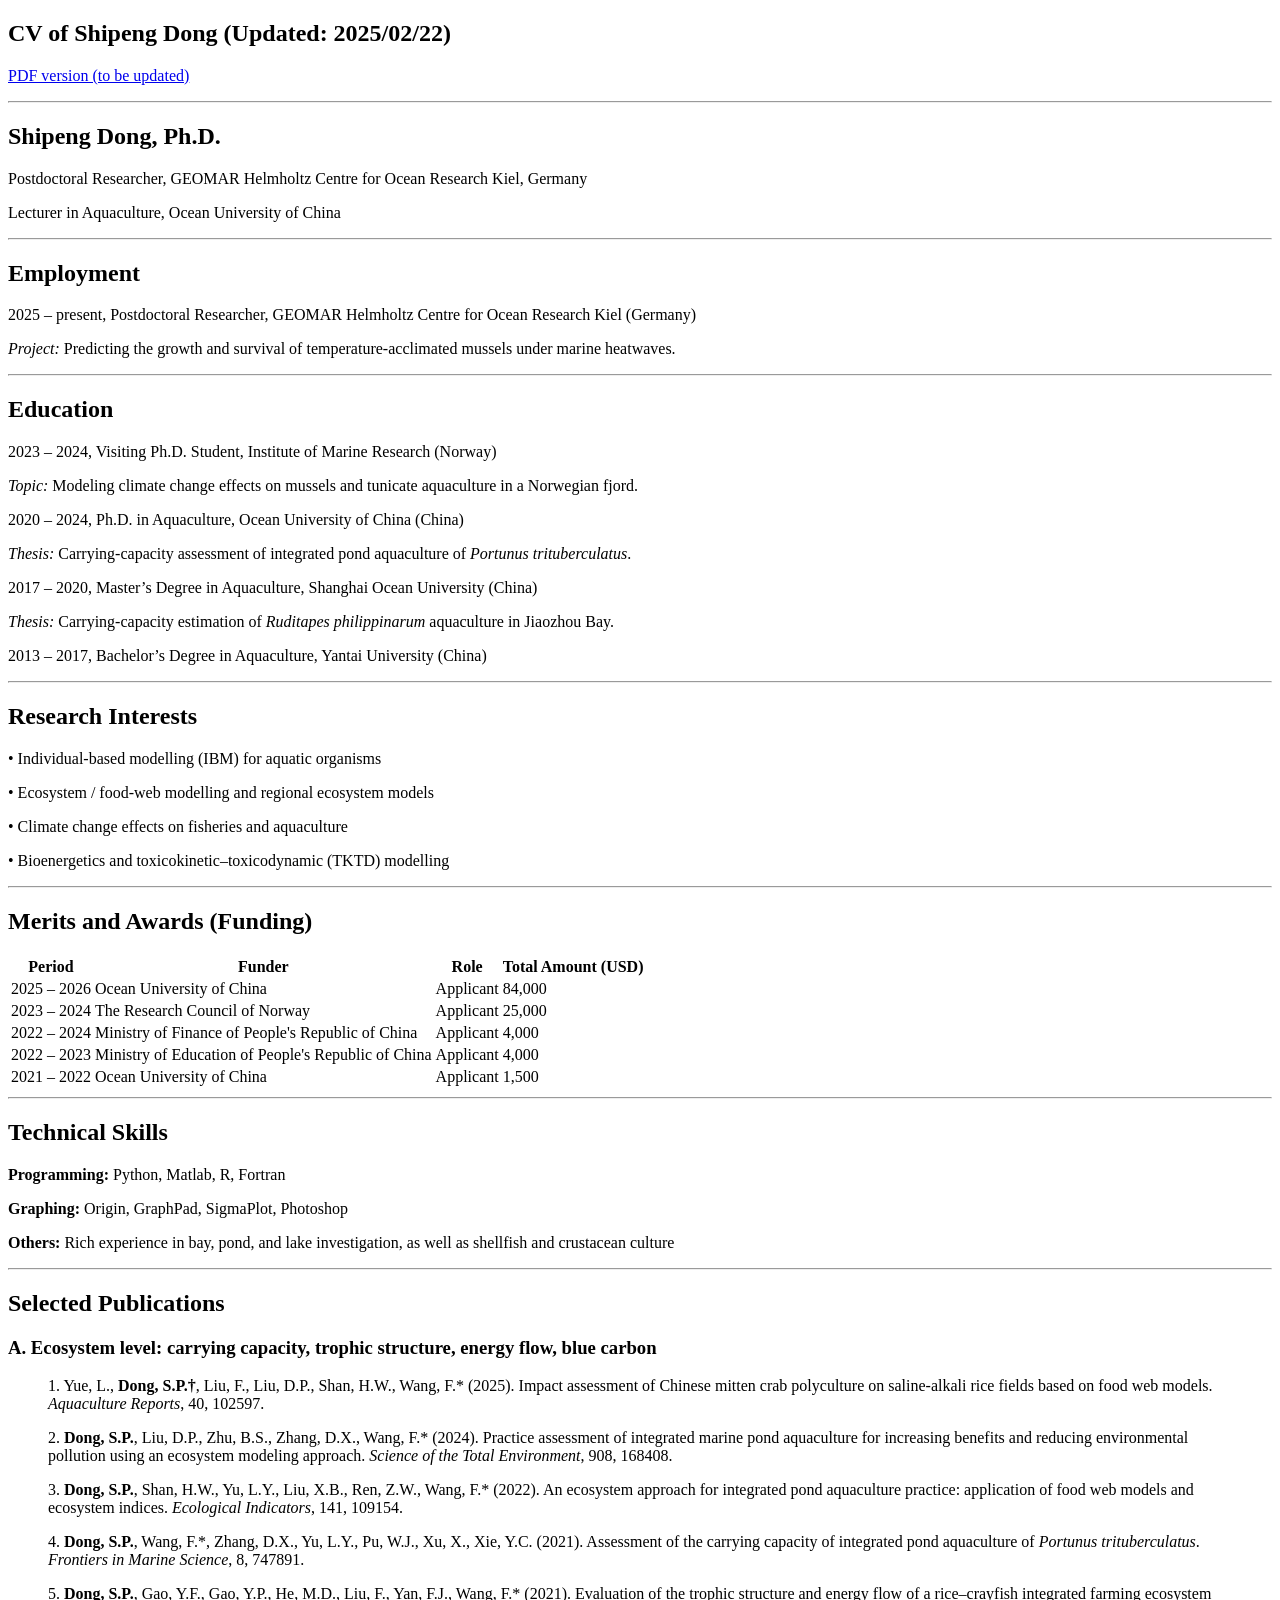
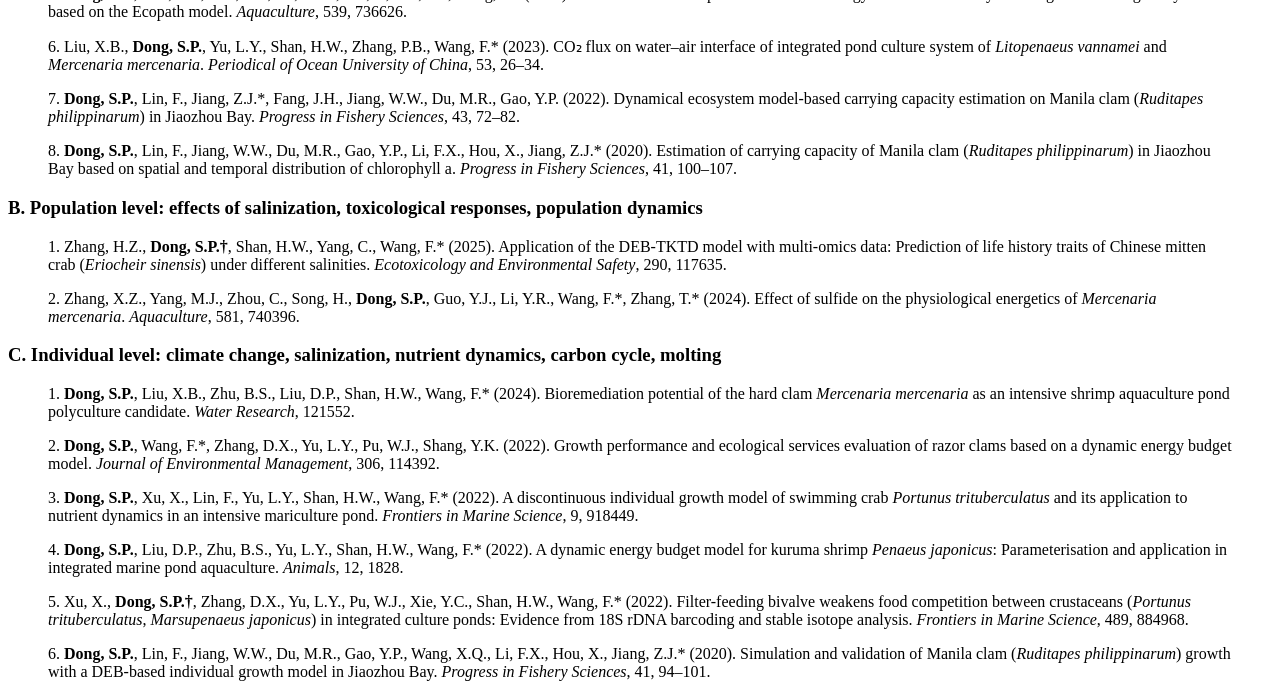
==== cv.html @ d943f4f6 "Change author-1 Updated CV to reflect the change of authorship, including modifications to the title" ====
<!DOCTYPE html>
<html lang="en">
<title>Home | Shipeng Dong, Ph.D.</title>
<meta charset="utf-8">
<meta name="viewport" content="width=device-width, initial-scale=1.0">
<meta name="author" content="Shipeng Dong">
<meta name="generator" content="Jekyll v3.9.2">

<link rel="stylesheet" href="/assets/css/frame.css">
<link rel="alternate" href="/feed.xml" type="application/atom+xml" title="Shipeng Dong, Ph.D.">
<link rel="stylesheet" href="/assets/css/sidebar.css" media="screen and (min-width: 70em)">

<aside style="display: none">
  <nav>
    <a aria-label="Home" href="/"><span aria-hidden="true">Home</span></a>
    <a aria-label="CV" href="/cv.html" class="selected"><span aria-hidden="true">CV</span></a>
    <a aria-label="Publications" href="/pub.html"><span aria-hidden="true">Publications</span></a>
    <a aria-label="Teams" href="/team.html"><span aria-hidden="true">Teams</span></a>
  </nav>
</aside>

<article>
<header><h1><a>CV of Shipeng Dong (Updated: 2025/02/22)</a></h1></header>
<p><a href="CV of Shipeng Dong">PDF version (to be updated)</a></p>

<hr />
<h2>Shipeng Dong, Ph.D.</h2>
<p>Postdoctoral Researcher, GEOMAR Helmholtz Centre for Ocean Research Kiel, Germany</p>
<p>Lecturer in Aquaculture, Ocean University of China</p>

<hr />
<h2>Employment</h2>
<p>2025 – present, Postdoctoral Researcher, GEOMAR Helmholtz Centre for Ocean Research Kiel (Germany)</p>
<p><em>Project:</em> Predicting the growth and survival of temperature-acclimated mussels under marine heatwaves.</p>

<hr />
<h2>Education</h2>
<p>2023 – 2024, Visiting Ph.D. Student, Institute of Marine Research (Norway)</p>
<p><em>Topic:</em> Modeling climate change effects on mussels and tunicate aquaculture in a Norwegian fjord.</p>

<p>2020 – 2024, Ph.D. in Aquaculture, Ocean University of China (China)</p>
<p><em>Thesis:</em> Carrying-capacity assessment of integrated pond aquaculture of <em>Portunus trituberculatus</em>.</p>

<p>2017 – 2020, Master’s Degree in Aquaculture, Shanghai Ocean University (China)</p>
<p><em>Thesis:</em> Carrying-capacity estimation of <em>Ruditapes philippinarum</em> aquaculture in Jiaozhou Bay.</p>

<p>2013 – 2017, Bachelor’s Degree in Aquaculture, Yantai University (China)</p>

<hr />
<h2>Research Interests</h2>
<p>• Individual-based modelling (IBM) for aquatic organisms</p>
<p>• Ecosystem / food-web modelling and regional ecosystem models</p>
<p>• Climate change effects on fisheries and aquaculture</p>
<p>• Bioenergetics and toxicokinetic–toxicodynamic (TKTD) modelling</p>

<hr />
<h2>Merits and Awards (Funding)</h2>
<table>
<thead>
<tr><th>Period</th><th>Funder</th><th>Role</th><th>Total Amount (USD)</th></tr>
</thead>
<tbody>
<tr><td>2025 – 2026</td><td>Ocean University of China</td><td>Applicant</td><td>84,000</td></tr>
<tr><td>2023 – 2024</td><td>The Research Council of Norway</td><td>Applicant</td><td>25,000</td></tr>
<tr><td>2022 – 2024</td><td>Ministry of Finance of People's Republic of China</td><td>Applicant</td><td>4,000</td></tr>
<tr><td>2022 – 2023</td><td>Ministry of Education of People's Republic of China</td><td>Applicant</td><td>4,000</td></tr>
<tr><td>2021 – 2022</td><td>Ocean University of China</td><td>Applicant</td><td>1,500</td></tr>
</tbody>
</table>

<hr />
<h2>Technical Skills</h2>
<p><strong>Programming:</strong> Python, Matlab, R, Fortran</p>
<p><strong>Graphing:</strong> Origin, GraphPad, SigmaPlot, Photoshop</p>
<p><strong>Others:</strong> Rich experience in bay, pond, and lake investigation, as well as shellfish and crustacean culture</p>

<hr />
<h2>Selected Publications</h2>

<h3>A. Ecosystem level: carrying capacity, trophic structure, energy flow, blue carbon</h3>
<blockquote>

<p>1. Yue, L., <strong>Dong, S.P.†</strong>, Liu, F., Liu, D.P., Shan, H.W., Wang, F.* (2025).  
Impact assessment of Chinese mitten crab polyculture on saline-alkali rice fields based on food web models.  
<i>Aquaculture Reports</i>, 40, 102597.</p>

<p>2. <strong>Dong, S.P.</strong>, Liu, D.P., Zhu, B.S., Zhang, D.X., Wang, F.* (2024).  
Practice assessment of integrated marine pond aquaculture for increasing benefits and reducing environmental pollution using an ecosystem modeling approach.  
<i>Science of the Total Environment</i>, 908, 168408.</p>

<p>3. <strong>Dong, S.P.</strong>, Shan, H.W., Yu, L.Y., Liu, X.B., Ren, Z.W., Wang, F.* (2022).  
An ecosystem approach for integrated pond aquaculture practice: application of food web models and ecosystem indices.  
<i>Ecological Indicators</i>, 141, 109154.</p>

<p>4. <strong>Dong, S.P.</strong>, Wang, F.*, Zhang, D.X., Yu, L.Y., Pu, W.J., Xu, X., Xie, Y.C. (2021).  
Assessment of the carrying capacity of integrated pond aquaculture of <i>Portunus trituberculatus</i>.  
<i>Frontiers in Marine Science</i>, 8, 747891.</p>

<p>5. <strong>Dong, S.P.</strong>, Gao, Y.F., Gao, Y.P., He, M.D., Liu, F., Yan, F.J., Wang, F.* (2021).  
Evaluation of the trophic structure and energy flow of a rice–crayfish integrated farming ecosystem based on the Ecopath model.  
<i>Aquaculture</i>, 539, 736626.</p>

<p>6. Liu, X.B., <strong>Dong, S.P.</strong>, Yu, L.Y., Shan, H.W., Zhang, P.B., Wang, F.* (2023).  
CO₂ flux on water–air interface of integrated pond culture system of <i>Litopenaeus vannamei</i> and <i>Mercenaria mercenaria</i>.  
<i>Periodical of Ocean University of China</i>, 53, 26–34.</p>

<p>7. <strong>Dong, S.P.</strong>, Lin, F., Jiang, Z.J.*, Fang, J.H., Jiang, W.W., Du, M.R., Gao, Y.P. (2022).  
Dynamical ecosystem model-based carrying capacity estimation on Manila clam (<i>Ruditapes philippinarum</i>) in Jiaozhou Bay.  
<i>Progress in Fishery Sciences</i>, 43, 72–82.</p>

<p>8. <strong>Dong, S.P.</strong>, Lin, F., Jiang, W.W., Du, M.R., Gao, Y.P., Li, F.X., Hou, X., Jiang, Z.J.* (2020).  
Estimation of carrying capacity of Manila clam (<i>Ruditapes philippinarum</i>) in Jiaozhou Bay based on spatial and temporal distribution of chlorophyll a.  
<i>Progress in Fishery Sciences</i>, 41, 100–107.</p>

</blockquote>

<h3>B. Population level: effects of salinization, toxicological responses, population dynamics</h3>
<blockquote>

<p>1. Zhang, H.Z., <strong>Dong, S.P.†</strong>, Shan, H.W., Yang, C., Wang, F.* (2025).  
Application of the DEB-TKTD model with multi-omics data: Prediction of life history traits of Chinese mitten crab (<i>Eriocheir sinensis</i>) under different salinities.  
<i>Ecotoxicology and Environmental Safety</i>, 290, 117635.</p>

<p>2. Zhang, X.Z., Yang, M.J., Zhou, C., Song, H., <strong>Dong, S.P.</strong>, Guo, Y.J., Li, Y.R., Wang, F.*, Zhang, T.* (2024).  
Effect of sulfide on the physiological energetics of <i>Mercenaria mercenaria</i>.  
<i>Aquaculture</i>, 581, 740396.</p>

</blockquote>

<h3>C. Individual level: climate change, salinization, nutrient dynamics, carbon cycle, molting</h3>
<blockquote>

<p>1. <strong>Dong, S.P.</strong>, Liu, X.B., Zhu, B.S., Liu, D.P., Shan, H.W., Wang, F.* (2024).  
Bioremediation potential of the hard clam <i>Mercenaria mercenaria</i> as an intensive shrimp aquaculture pond polyculture candidate.  
<i>Water Research</i>, 121552.</p>

<p>2. <strong>Dong, S.P.</strong>, Wang, F.*, Zhang, D.X., Yu, L.Y., Pu, W.J., Shang, Y.K. (2022).  
Growth performance and ecological services evaluation of razor clams based on a dynamic energy budget model.  
<i>Journal of Environmental Management</i>, 306, 114392.</p>

<p>3. <strong>Dong, S.P.</strong>, Xu, X., Lin, F., Yu, L.Y., Shan, H.W., Wang, F.* (2022).  
A discontinuous individual growth model of swimming crab <i>Portunus trituberculatus</i> and its application to nutrient dynamics in an intensive mariculture pond.  
<i>Frontiers in Marine Science</i>, 9, 918449.</p>

<p>4. <strong>Dong, S.P.</strong>, Liu, D.P., Zhu, B.S., Yu, L.Y., Shan, H.W., Wang, F.* (2022).  
A dynamic energy budget model for kuruma shrimp <i>Penaeus japonicus</i>: Parameterisation and application in integrated marine pond aquaculture.  
<i>Animals</i>, 12, 1828.</p>

<p>5. Xu, X., <strong>Dong, S.P.†</strong>, Zhang, D.X., Yu, L.Y., Pu, W.J., Xie, Y.C., Shan, H.W., Wang, F.* (2022).  
Filter-feeding bivalve weakens food competition between crustaceans (<i>Portunus trituberculatus</i>, <i>Marsupenaeus japonicus</i>) in integrated culture ponds: Evidence from 18S rDNA barcoding and stable isotope analysis.  
<i>Frontiers in Marine Science</i>, 489, 884968.</p>

<p>6. <strong>Dong, S.P.</strong>, Lin, F., Jiang, W.W., Du, M.R., Gao, Y.P., Wang, X.Q., Li, F.X., Hou, X., Jiang, Z.J.* (2020).  
Simulation and validation of Manila clam (<i>Ruditapes philippinarum</i>) growth with a DEB-based individual growth model in Jiaozhou Bay.  
<i>Progress in Fishery Sciences</i>, 41, 94–101.</p>

</blockquote>

</article>
</html>
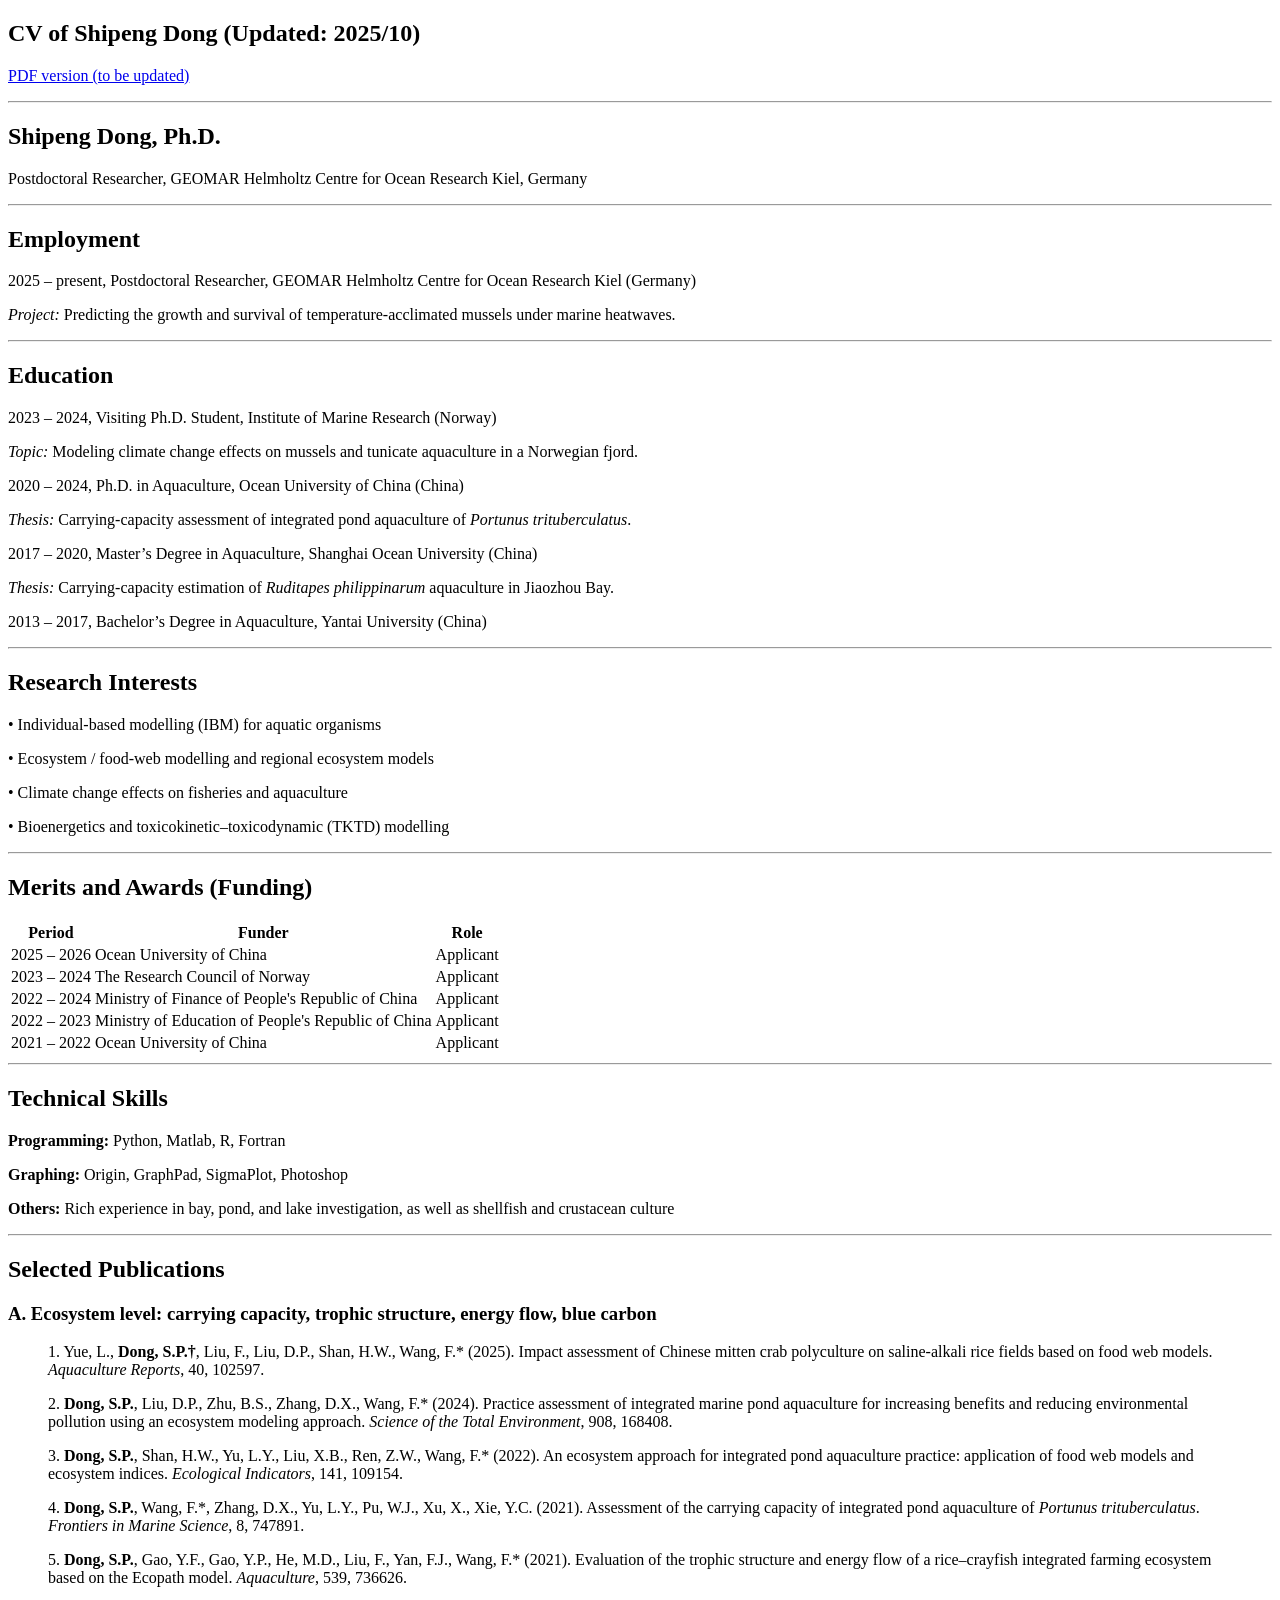
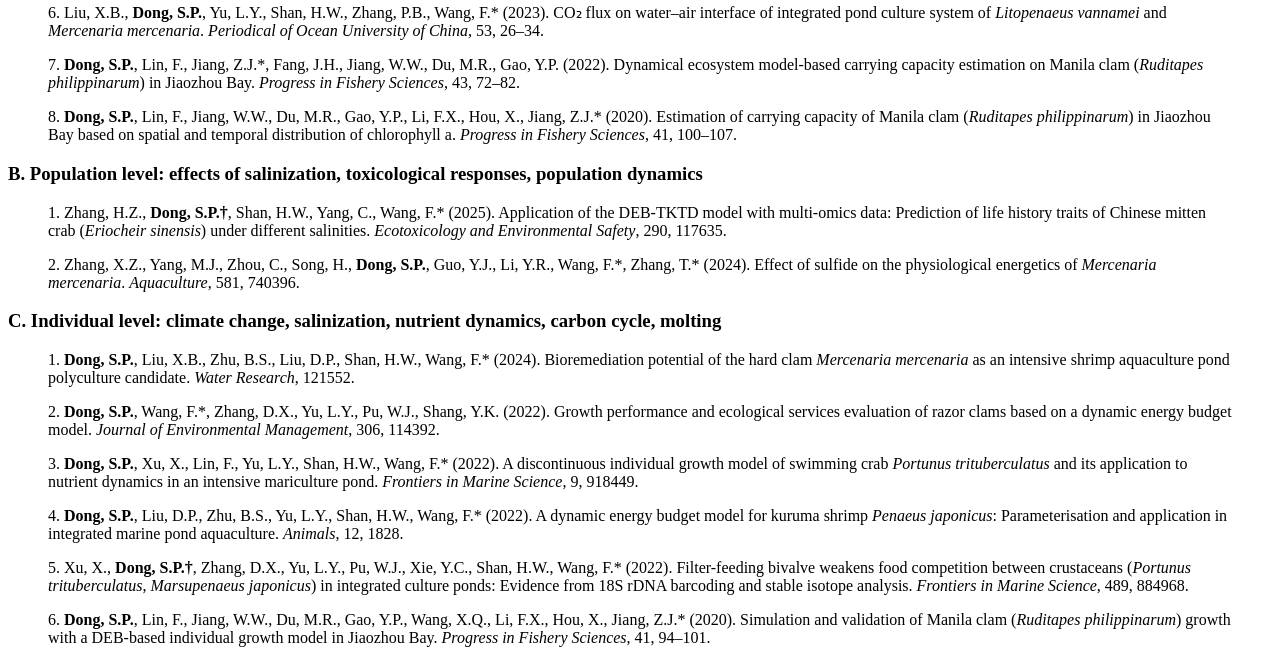
==== commit a6aad5f5: "Update cv.html" ====
--- a/cv.html
+++ b/cv.html
@@ -20,13 +20,13 @@
 </aside>
 
 <article>
-<header><h1><a>CV of Shipeng Dong (Updated: 2025/02/22)</a></h1></header>
+<header><h1><a>CV of Shipeng Dong (Updated: 2025/10)</a></h1></header>
 <p><a href="CV of Shipeng Dong">PDF version (to be updated)</a></p>
 
 <hr />
 <h2>Shipeng Dong, Ph.D.</h2>
 <p>Postdoctoral Researcher, GEOMAR Helmholtz Centre for Ocean Research Kiel, Germany</p>
-<p>Lecturer in Aquaculture, Ocean University of China</p>
+
 
 <hr />
 <h2>Employment</h2>
@@ -57,14 +57,14 @@
 <h2>Merits and Awards (Funding)</h2>
 <table>
 <thead>
-<tr><th>Period</th><th>Funder</th><th>Role</th><th>Total Amount (USD)</th></tr>
+<tr><th>Period</th><th>Funder</th><th>Role</th></tr>
 </thead>
 <tbody>
-<tr><td>2025 – 2026</td><td>Ocean University of China</td><td>Applicant</td><td>84,000</td></tr>
-<tr><td>2023 – 2024</td><td>The Research Council of Norway</td><td>Applicant</td><td>25,000</td></tr>
-<tr><td>2022 – 2024</td><td>Ministry of Finance of People's Republic of China</td><td>Applicant</td><td>4,000</td></tr>
-<tr><td>2022 – 2023</td><td>Ministry of Education of People's Republic of China</td><td>Applicant</td><td>4,000</td></tr>
-<tr><td>2021 – 2022</td><td>Ocean University of China</td><td>Applicant</td><td>1,500</td></tr>
+<tr><td>2025 – 2026</td><td>Ocean University of China</td><td>Applicant</td></tr>
+<tr><td>2023 – 2024</td><td>The Research Council of Norway</td><td>Applicant</td></tr>
+<tr><td>2022 – 2024</td><td>Ministry of Finance of People's Republic of China</td><td>Applicant</td></tr>
+<tr><td>2022 – 2023</td><td>Ministry of Education of People's Republic of China</td><td>Applicant</td></tr>
+<tr><td>2021 – 2022</td><td>Ocean University of China</td><td>Applicant</td></tr>
 </tbody>
 </table>
 
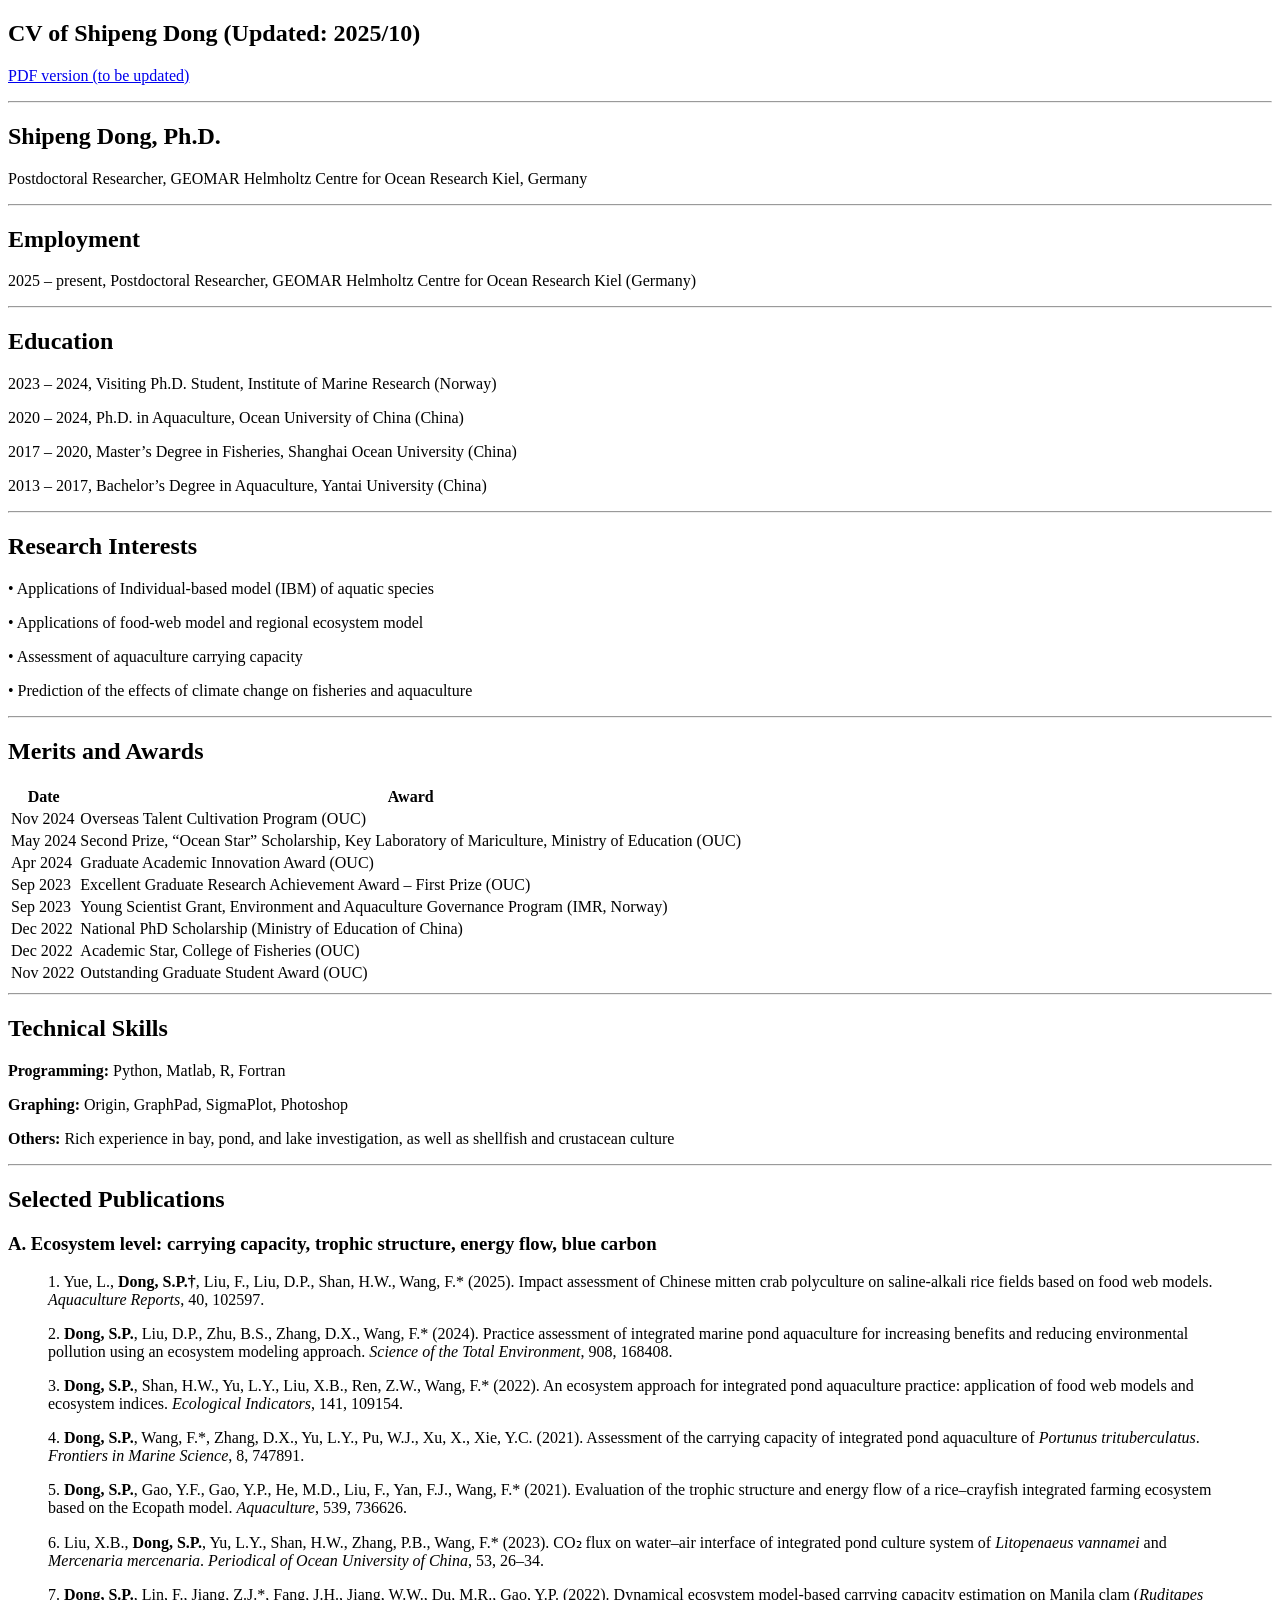
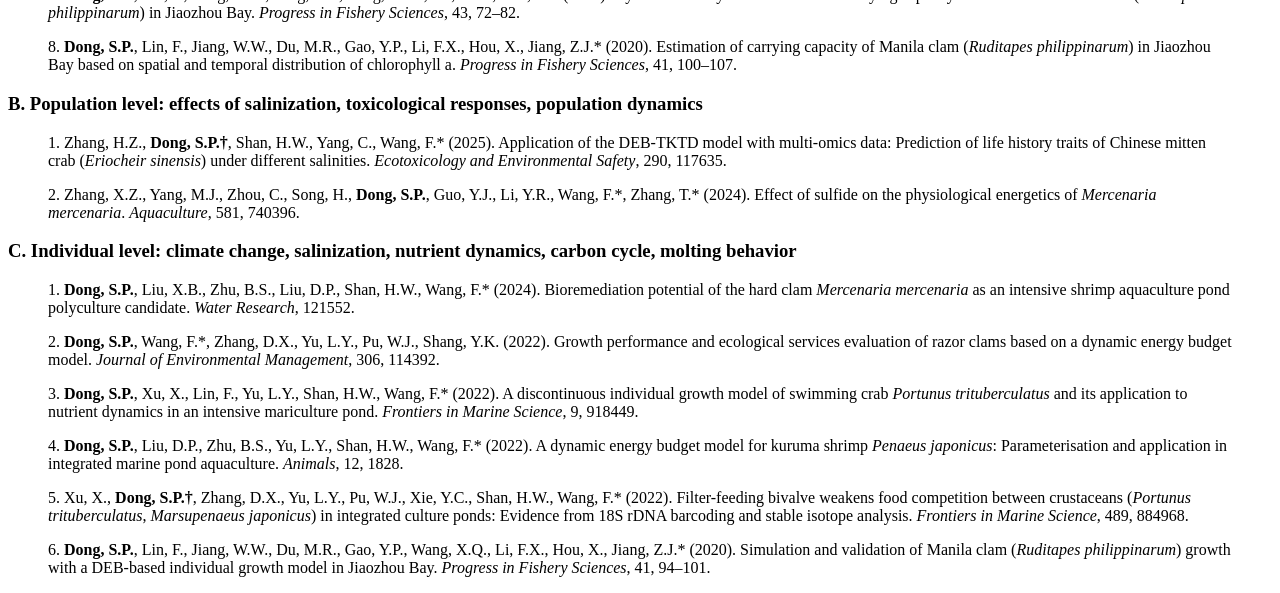
==== commit d0ebd0d4: "Update-2" ====
--- a/cv.html
+++ b/cv.html
@@ -21,7 +21,7 @@
 
 <article>
 <header><h1><a>CV of Shipeng Dong (Updated: 2025/10)</a></h1></header>
-<p><a href="CV of Shipeng Dong">PDF version (to be updated)</a></p>
+<p><a href="/CV of Shipeng Dong.pdf">PDF version (to be updated)</a></p>
 
 <hr />
 <h2>Shipeng Dong, Ph.D.</h2>
@@ -31,42 +31,75 @@
 <hr />
 <h2>Employment</h2>
 <p>2025 – present, Postdoctoral Researcher, GEOMAR Helmholtz Centre for Ocean Research Kiel (Germany)</p>
-<p><em>Project:</em> Predicting the growth and survival of temperature-acclimated mussels under marine heatwaves.</p>
 
 <hr />
 <h2>Education</h2>
 <p>2023 – 2024, Visiting Ph.D. Student, Institute of Marine Research (Norway)</p>
-<p><em>Topic:</em> Modeling climate change effects on mussels and tunicate aquaculture in a Norwegian fjord.</p>
 
 <p>2020 – 2024, Ph.D. in Aquaculture, Ocean University of China (China)</p>
-<p><em>Thesis:</em> Carrying-capacity assessment of integrated pond aquaculture of <em>Portunus trituberculatus</em>.</p>
 
-<p>2017 – 2020, Master’s Degree in Aquaculture, Shanghai Ocean University (China)</p>
-<p><em>Thesis:</em> Carrying-capacity estimation of <em>Ruditapes philippinarum</em> aquaculture in Jiaozhou Bay.</p>
+<p>2017 – 2020, Master’s Degree in Fisheries, Shanghai Ocean University (China)</p>
 
 <p>2013 – 2017, Bachelor’s Degree in Aquaculture, Yantai University (China)</p>
 
 <hr />
 <h2>Research Interests</h2>
-<p>• Individual-based modelling (IBM) for aquatic organisms</p>
-<p>• Ecosystem / food-web modelling and regional ecosystem models</p>
-<p>• Climate change effects on fisheries and aquaculture</p>
-<p>• Bioenergetics and toxicokinetic–toxicodynamic (TKTD) modelling</p>
+<p>• Applications of Individual-based model (IBM) of aquatic species</p>
+<p>• Applications of food-web model and regional ecosystem model</p>
+<p>• Assessment of aquaculture carrying capacity</p>
+<p>• Prediction of the effects of climate change on fisheries and aquaculture</p>
 
 <hr />
-<h2>Merits and Awards (Funding)</h2>
+<h2>Merits and Awards</h2>
 <table>
-<thead>
-<tr><th>Period</th><th>Funder</th><th>Role</th></tr>
-</thead>
-<tbody>
-<tr><td>2025 – 2026</td><td>Ocean University of China</td><td>Applicant</td></tr>
-<tr><td>2023 – 2024</td><td>The Research Council of Norway</td><td>Applicant</td></tr>
-<tr><td>2022 – 2024</td><td>Ministry of Finance of People's Republic of China</td><td>Applicant</td></tr>
-<tr><td>2022 – 2023</td><td>Ministry of Education of People's Republic of China</td><td>Applicant</td></tr>
-<tr><td>2021 – 2022</td><td>Ocean University of China</td><td>Applicant</td></tr>
-</tbody>
+  <thead>
+    <tr><th>Date</th><th>Award</th></tr>
+  </thead>
+  <tbody>
+
+    <tr>
+      <td>Nov 2024</td>
+      <td>Overseas Talent Cultivation Program (OUC)</td>
+    </tr>
+
+    <tr>
+      <td>May 2024</td>
+      <td>Second Prize, “Ocean Star” Scholarship, Key Laboratory of Mariculture, Ministry of Education (OUC)</td>
+    </tr>
+
+    <tr>
+      <td>Apr 2024</td>
+      <td>Graduate Academic Innovation Award (OUC)</td>
+    </tr>
+
+    <tr>
+      <td>Sep 2023</td>
+      <td>Excellent Graduate Research Achievement Award – First Prize (OUC)</td>
+    </tr>
+
+    <tr>
+      <td>Sep 2023</td>
+      <td>Young Scientist Grant, Environment and Aquaculture Governance Program (IMR, Norway)</td>
+    </tr>
+
+    <tr>
+      <td>Dec 2022</td>
+      <td>National PhD Scholarship (Ministry of Education of China)</td>
+    </tr>
+
+    <tr>
+      <td>Dec 2022</td>
+      <td>Academic Star, College of Fisheries (OUC)</td>
+    </tr>
+
+    <tr>
+      <td>Nov 2022</td>
+      <td>Outstanding Graduate Student Award (OUC)</td>
+    </tr>
+
+  </tbody>
 </table>
+
 
 <hr />
 <h2>Technical Skills</h2>
@@ -127,7 +160,7 @@
 
 </blockquote>
 
-<h3>C. Individual level: climate change, salinization, nutrient dynamics, carbon cycle, molting</h3>
+<h3>C. Individual level: climate change, salinization, nutrient dynamics, carbon cycle, molting behavior</h3>
 <blockquote>
 
 <p>1. <strong>Dong, S.P.</strong>, Liu, X.B., Zhu, B.S., Liu, D.P., Shan, H.W., Wang, F.* (2024).  
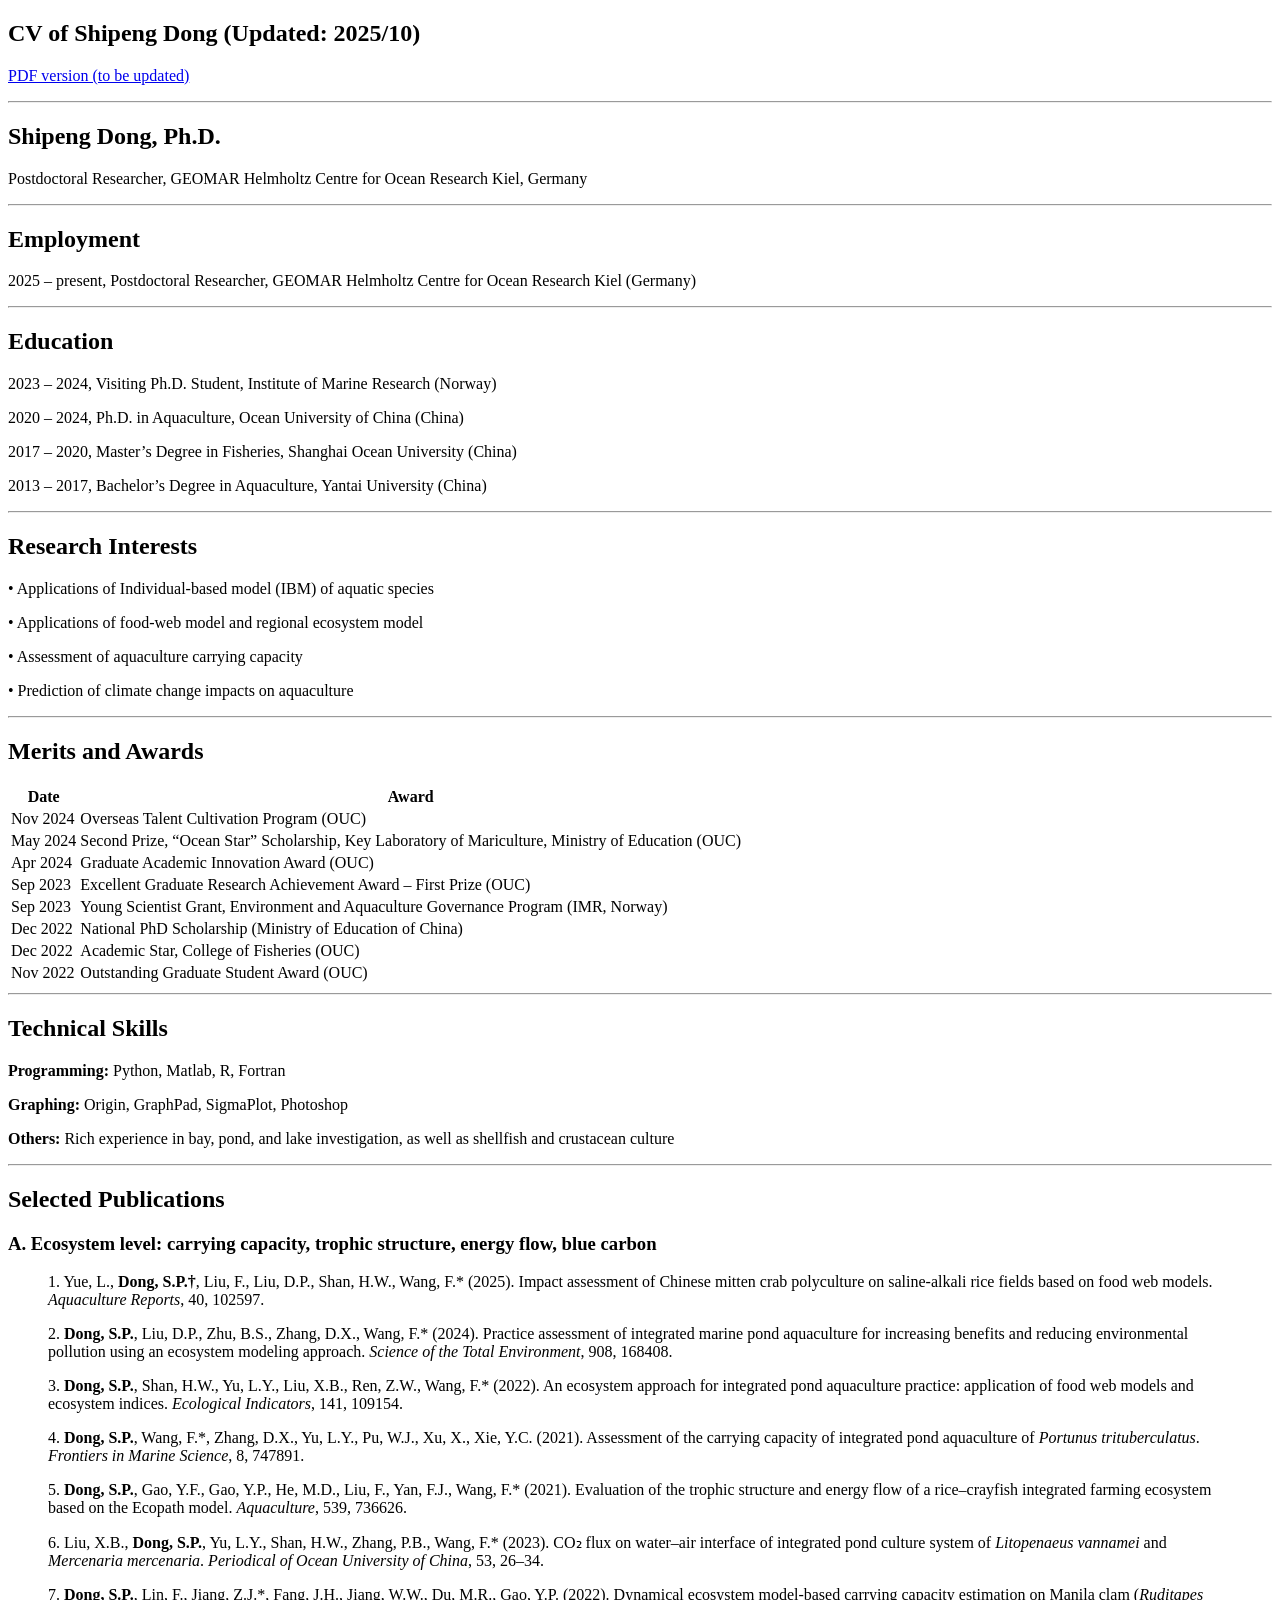
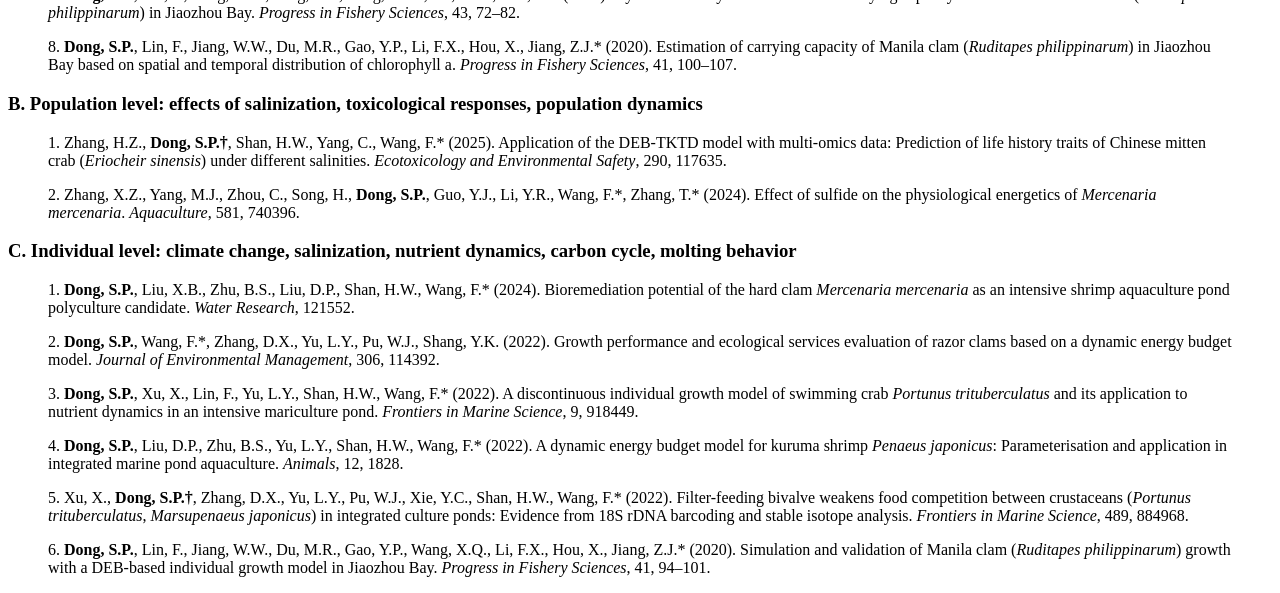
==== commit a65e4005: "update-3" ====
--- a/cv.html
+++ b/cv.html
@@ -47,7 +47,7 @@
 <p>• Applications of Individual-based model (IBM) of aquatic species</p>
 <p>• Applications of food-web model and regional ecosystem model</p>
 <p>• Assessment of aquaculture carrying capacity</p>
-<p>• Prediction of the effects of climate change on fisheries and aquaculture</p>
+<p>• Prediction of climate change impacts on aquaculture</p>
 
 <hr />
 <h2>Merits and Awards</h2>
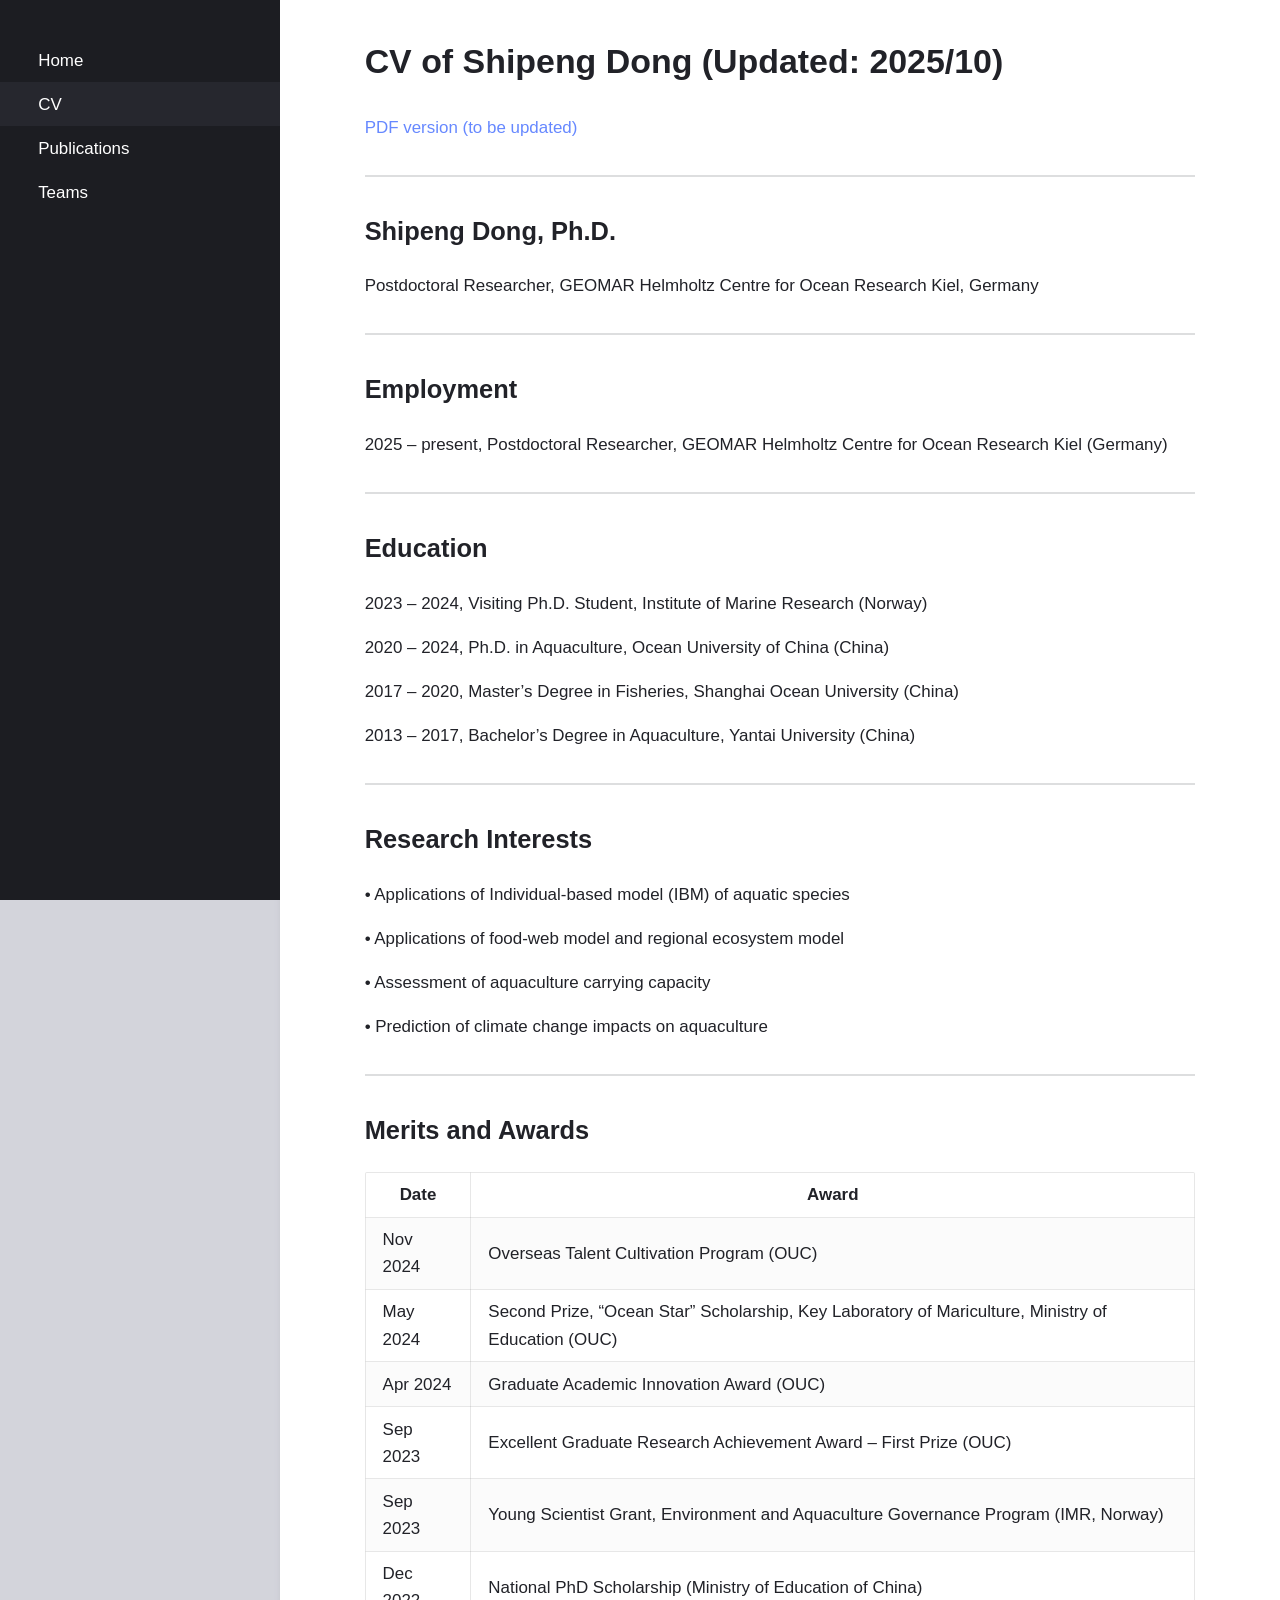
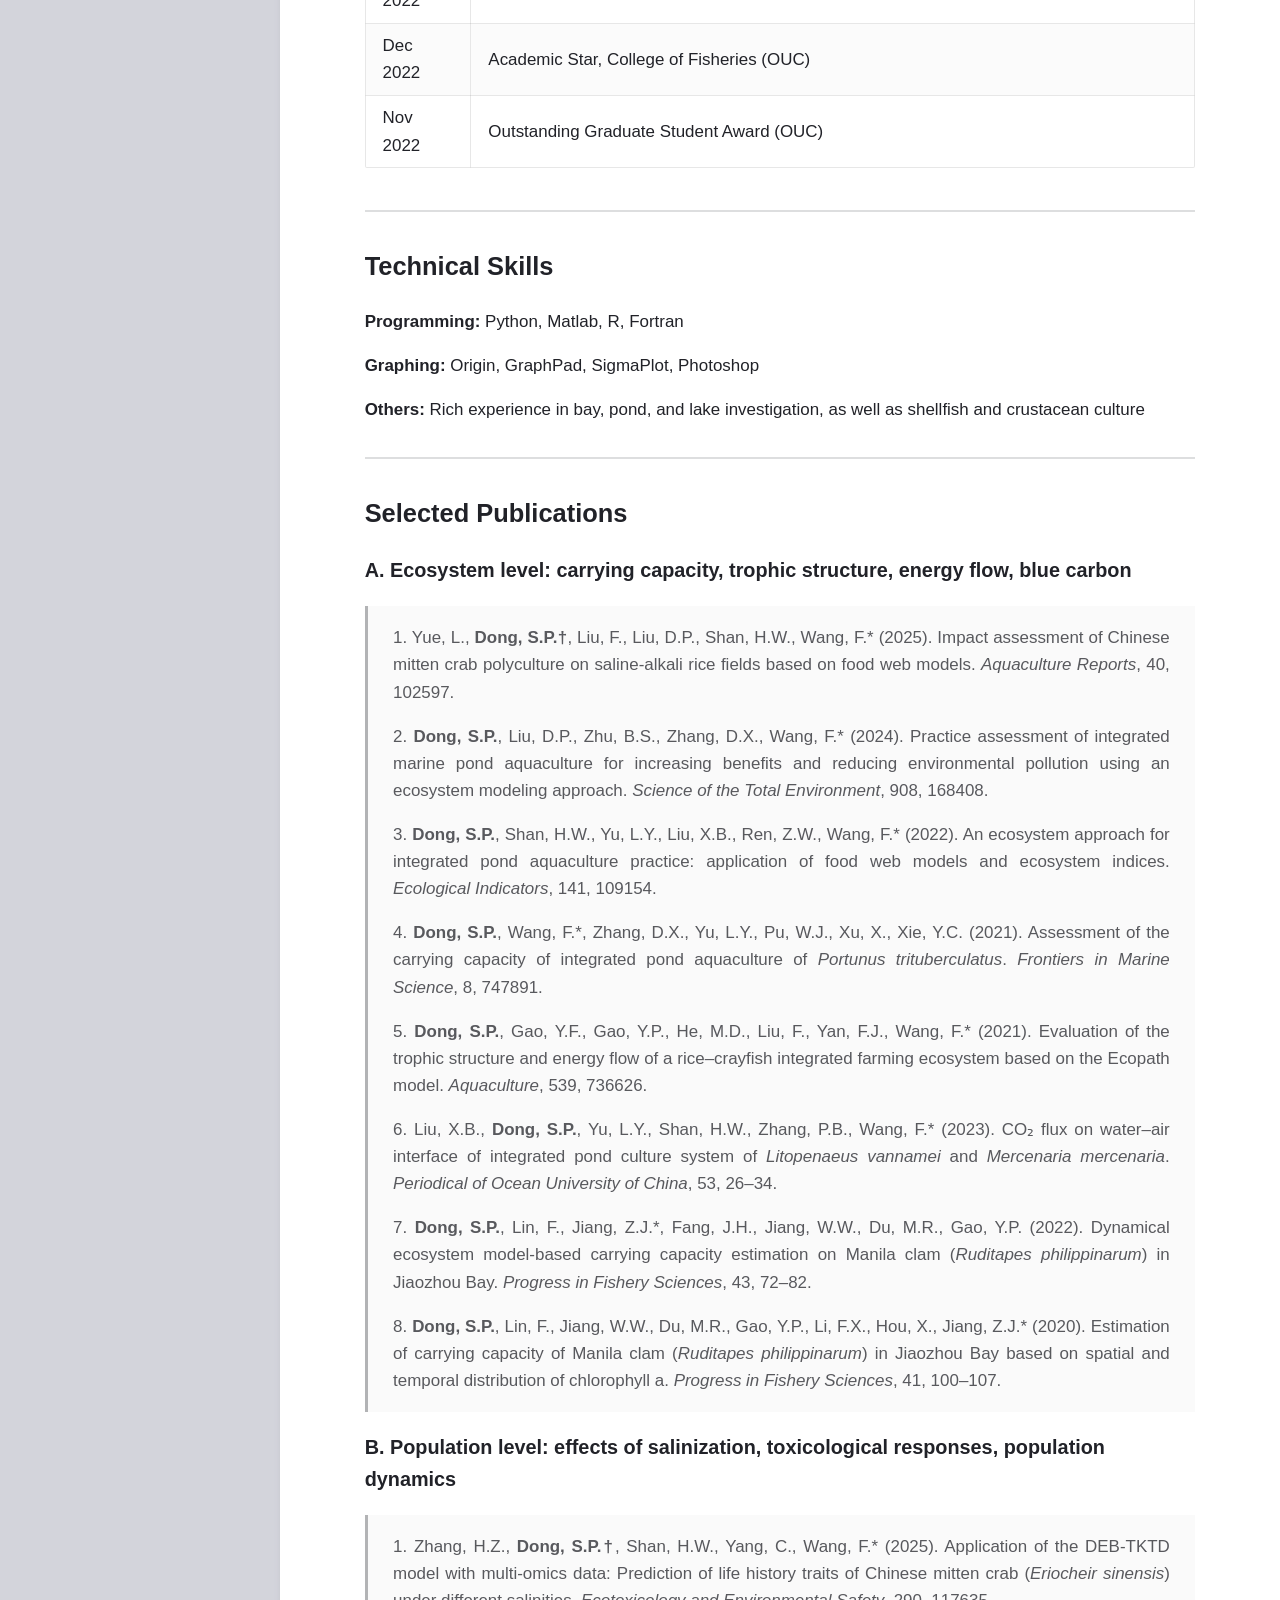
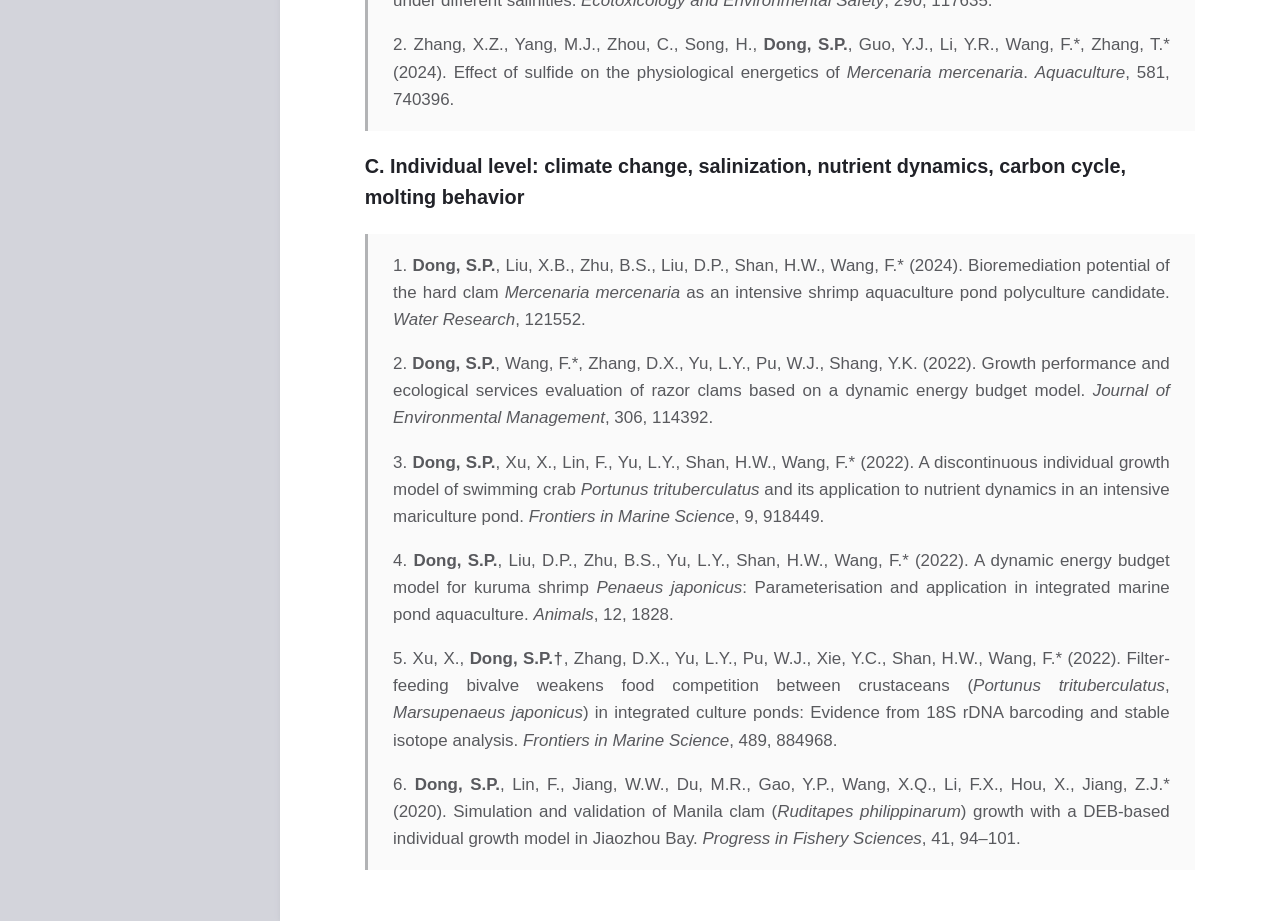
==== commit 4a64c42c: "Fix resume site navigation and responsive layout" ====
--- a/cv.html
+++ b/cv.html
@@ -1,16 +1,15 @@
 <!DOCTYPE html>
 <html lang="en">
-<title>Home | Shipeng Dong, Ph.D.</title>
+<title>CV | Shipeng Dong, Ph.D.</title>
 <meta charset="utf-8">
 <meta name="viewport" content="width=device-width, initial-scale=1.0">
 <meta name="author" content="Shipeng Dong">
 <meta name="generator" content="Jekyll v3.9.2">
 
-<link rel="stylesheet" href="/assets/css/frame.css">
-<link rel="alternate" href="/feed.xml" type="application/atom+xml" title="Shipeng Dong, Ph.D.">
-<link rel="stylesheet" href="/assets/css/sidebar.css" media="screen and (min-width: 70em)">
+<link rel="stylesheet" href="/assets/css/frame.css?v=20260515-2">
+<link rel="stylesheet" href="/assets/css/sidebar.css?v=20260515-2" media="screen and (min-width: 70em)">
 
-<aside style="display: none">
+<aside>
   <nav>
     <a aria-label="Home" href="/"><span aria-hidden="true">Home</span></a>
     <a aria-label="CV" href="/cv.html" class="selected"><span aria-hidden="true">CV</span></a>
@@ -20,7 +19,7 @@
 </aside>
 
 <article>
-<header><h1><a>CV of Shipeng Dong (Updated: 2025/10)</a></h1></header>
+<header><h1><a href="/cv.html">CV of Shipeng Dong (Updated: 2025/10)</a></h1></header>
 <p><a href="/CV of Shipeng Dong.pdf">PDF version (to be updated)</a></p>
 
 <hr />
--- a/assets/css/frame.css
+++ b/assets/css/frame.css
@@ -0,0 +1,429 @@
+body {
+    background: #fff;
+    color: #212228;
+    font-family: -apple-system,"Helvetica Neue","Segoe UI","Roboto",sans-serif;
+    font-weight: 400;
+    font-size: calc(0.8rem + 0.15vw);
+    line-height: 1.6;
+    margin: 0;
+    min-height: 100vh;
+    -webkit-text-size-adjust: 100%;
+    -webkit-font-smoothing: antialiased;
+    -moz-osx-font-smoothing: grayscale
+}
+
+@media (prefers-color-scheme: dark) {
+    body {
+        background:#212228;
+        color: #fff
+    }
+}
+
+h1,h2,h3,h4,h5,h6 {
+    font-weight: 600
+}
+
+b,strong,th {
+    font-weight: 600
+}
+
+p {
+    text-align: justify
+}
+
+a {
+    color: #68f;
+    text-decoration: inherit
+}
+
+a:hover {
+    text-decoration: underline
+}
+
+header a,footer a,aside a {
+    color: inherit
+}
+
+header time {
+    color: #909194
+}
+
+hr {
+    border: 1px solid rgba(144,145,148,0.3);
+    margin: 2em 0
+}
+
+article:not(:last-of-type) {
+    border-bottom: 1px solid rgba(144,145,148,0.14)
+}
+
+blockquote {
+    background: rgba(144,145,148,0.06);
+    border-left: 3px solid rgba(144,145,148,0.9);
+    padding: 1px 1.5em;
+    opacity: .75
+}
+
+blockquote,figure {
+    margin: 1em 0
+}
+
+img {
+    margin: .5em 0
+}
+
+li {
+    margin: .25em 0
+}
+
+img {
+    border-radius: 2px;
+    max-width: 100%;
+    height: auto
+}
+
+table {
+    display: inline-block;
+    max-width: 100%;
+    overflow-y: scroll;
+    border-spacing: 1px;
+    border-radius: 2px;
+    box-shadow: 0 0 0 1px rgba(144,145,148,0.12) inset
+}
+
+th,td {
+    padding: .5em 1em;
+    box-shadow: 0 0 0 1px rgba(144,145,148,0.12)
+}
+
+tr:hover,tr:nth-child(odd) td {
+    background: rgba(144,145,148,0.04)
+}
+
+pre {
+    background: rgba(144,145,148,0.12);
+    border-radius: 2px;
+    font-size: .8em;
+    margin: 1.5em 0;
+    padding: .8em 1.2em;
+    overflow-x: auto
+}
+
+:not(pre)>code {
+    font-size: .9em;
+    background: rgba(144,145,148,0.15);
+    opacity: .7;
+    border-radius: 2px;
+    margin: 0 .1em;
+    padding: .2em .4em
+}
+
+body {
+    display: flex;
+    flex-direction: column
+}
+
+article {
+    flex-grow: 1
+}
+
+body>header,body>footer {
+    display: flex;
+    flex-wrap: wrap;
+    align-items: center;
+    justify-content: space-between
+}
+
+body>header,body>article,body>footer {
+    box-sizing: border-box;
+    max-width: 100%;
+    padding: 1.5em
+}
+
+body>aside {
+    box-sizing: border-box;
+    max-width: 100%;
+    padding: 1.5em 1.5em 0;
+    width: 100%
+}
+
+article header {
+    margin-bottom: 1.5em
+}
+
+article header h1 {
+    font-size: 1.7em;
+    margin: 0 0 .1em
+}
+
+nav {
+    display: flex;
+    flex-wrap: wrap;
+    gap: .5em 1.2em;
+    margin: .5em 0
+}
+
+nav a {
+    margin: 0
+}
+
+.title {
+    font-size: 1.25em
+}
+
+.more {
+    margin: 2em 0 1em
+}
+
+.more a {
+    border-radius: 2px;
+    border: 1.5px solid #68f;
+    padding: .4em .8em;
+    transition: .2s background,.2s color
+}
+
+.more a:hover {
+    color: #fff;
+    background: #68f;
+    text-decoration: inherit
+}
+
+.archive {
+    font-size: 1.1em
+}
+
+.archive time {
+    display: inline-block;
+    min-width: 10ch;
+    min-height: 1.75em;
+    margin: 0 .2em
+}
+
+.icon {
+    height: 1em;
+    width: 1em;
+    fill: currentColor;
+    transition: .2s color;
+    vertical-align: middle;
+    margin-bottom: .15em
+}
+
+a:hover .icon {
+    color: #909194
+}
+
+.full table {
+    display: table;
+    width: 100%
+}
+
+.katex {
+    overflow-x: auto;
+    overflow-y: hidden
+}
+
+.rouge-table,.rouge-table th,.rouge-table td,.rouge-table tr,.rouge-table pre {
+    font-size: inherit;
+    background: inherit !important;
+    box-shadow: none;
+    width: initial;
+    margin: 0;
+    padding: 0
+}
+
+.rouge-table .gl pre {
+    margin: 0 1.5em 0 .25em;
+    opacity: .5
+}
+
+.highlight pre {
+    background: rgba(47,48,57,0.9);
+    color: #fff
+}
+
+.highlight .c {
+    color: #a29f90
+}
+
+.highlight .err {
+    color: #960050;
+    background-color: #1e0010
+}
+
+.highlight .k {
+    color: #66d9ef
+}
+
+.highlight .l {
+    color: #ae81ff
+}
+
+.highlight .n {
+    color: #f8f8f2
+}
+
+.highlight .o {
+    color: #f92672
+}
+
+.highlight .p {
+    color: #f8f8f2
+}
+
+.highlight .cm,.highlight .cp,.highlight .c1,.highlight .cs {
+    color: #75715e
+}
+
+.highlight .ge {
+    font-style: italic
+}
+
+.highlight .gs {
+    font-weight: bold
+}
+
+.highlight .kc,.highlight .kd {
+    color: #66d9ef
+}
+
+.highlight .kn {
+    color: #f92672
+}
+
+.highlight .kp,.highlight .kr,.highlight .kt {
+    color: #66d9ef
+}
+
+.highlight .ld {
+    color: #e6db74
+}
+
+.highlight .m {
+    color: #ae81ff
+}
+
+.highlight .s {
+    color: #e6db74
+}
+
+.highlight .na {
+    color: #a6e22e
+}
+
+.highlight .nb {
+    color: #f8f8f2
+}
+
+.highlight .nc {
+    color: #a6e22e
+}
+
+.highlight .no {
+    color: #66d9ef
+}
+
+.highlight .nd {
+    color: #a6e22e
+}
+
+.highlight .ni {
+    color: #f8f8f2
+}
+
+.highlight .ne,.highlight .nf {
+    color: #a6e22e
+}
+
+.highlight .nl,.highlight .nn {
+    color: #f8f8f2
+}
+
+.highlight .nx {
+    color: #a6e22e
+}
+
+.highlight .py {
+    color: #f8f8f2
+}
+
+.highlight .nt {
+    color: #f92672
+}
+
+.highlight .nv {
+    color: #f8f8f2
+}
+
+.highlight .ow {
+    color: #f92672
+}
+
+.highlight .w {
+    color: #f8f8f2
+}
+
+.highlight .mf,.highlight .mh,.highlight .mi,.highlight .mo {
+    color: #ae81ff
+}
+
+.highlight .sb,.highlight .sc,.highlight .sd,.highlight .s2 {
+    color: #e6db74
+}
+
+.highlight .se {
+    color: #ae81ff
+}
+
+.highlight .sh,.highlight .si,.highlight .sx,.highlight .sr,.highlight .s1,.highlight .ss {
+    color: #e6db74
+}
+
+.highlight .bp,.highlight .vc,.highlight .vg,.highlight .vi {
+    color: #f8f8f2
+}
+
+.highlight .il {
+    color: #ae81ff
+}
+
+.highlight .gu {
+    color: #75715e
+}
+
+.highlight .gd {
+    color: #f92672
+}
+
+.highlight .gi {
+    color: #a6e22e
+}
+
+html {
+    background: #d3d4db;
+    padding: 0 calc(38% - 22em)
+}
+
+body {
+    box-shadow: 0 0 .3em #c5c7cf
+}
+
+body>header,body>footer {
+    background: #2d2e36;
+    color: #fff
+}
+
+@media (min-width: 32em) {
+    body>header,body>article,body>footer {
+        padding:1.75em calc(22% - 7em)
+    }
+}
+
+@media (prefers-color-scheme: dark) {
+    body,body>header,body>footer {
+        box-shadow:0 0 0 1px #33353e
+    }
+
+    html,body>header,body>footer {
+        background: #212228
+    }
+}
--- a/assets/css/sidebar.css
+++ b/assets/css/sidebar.css
@@ -0,0 +1,64 @@
+html {
+    padding: 0
+}
+
+body {
+    font-size: 1.06em;
+    margin: 0 0 0 16.5em;
+    max-width: inherit;
+    overscroll-behavior: none
+}
+
+body>header,body>footer {
+    display: none
+}
+
+body>article {
+    margin: 0 5em;
+    padding: 2em 0;
+    max-width: 50em
+}
+
+body>aside {
+    box-sizing: content-box;
+    max-width: none;
+    display: block !important;
+    position: fixed;
+    overflow: auto;
+    background: #1c1d22;
+    color: #fff;
+    padding: 2.25em;
+    width: 12em;
+    top: 0;
+    bottom: 0;
+    left: 0
+}
+
+article header h1 {
+    font-size: 2em
+}
+
+nav {
+    display: block;
+    margin: 0 -2.25em
+}
+
+nav a {
+    display: block;
+    margin: 0;
+    padding: .5em 2.25em
+}
+
+nav a:hover,nav a.selected {
+    background: #26272e;
+    text-decoration: inherit
+}
+
+.icon {
+    margin-right: 1.2em;
+    color: inherit !important
+}
+
+.description {
+    margin: 2em 0
+}
